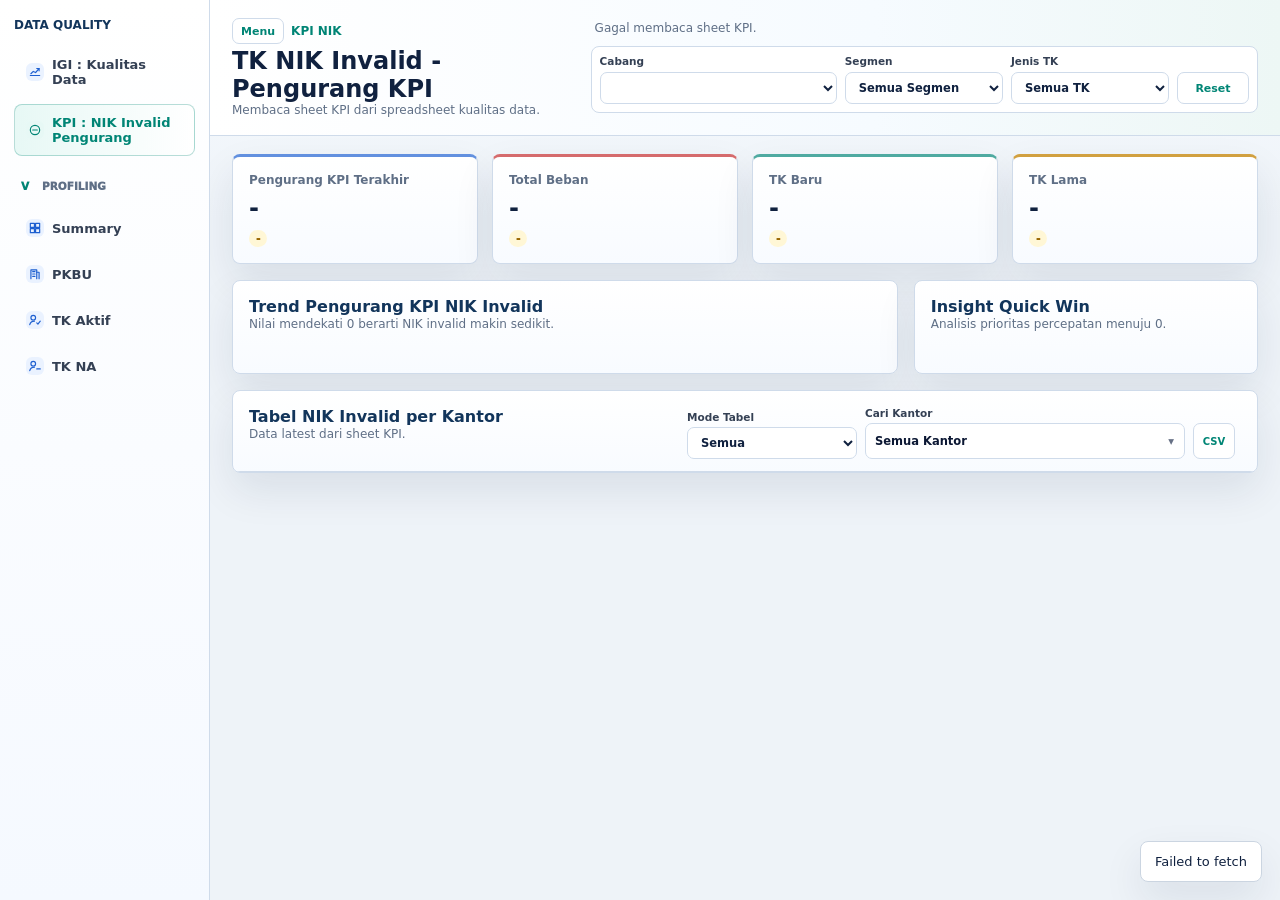
==== kpi-nik.html @ cfa0ea92 "Add files via upload" ====
<!doctype html>
<html lang="id">
  <head>
    <meta charset="utf-8" />
    <meta name="viewport" content="width=device-width, initial-scale=1" />
    <title>TK NIK Invalid Pengurang KPI</title>
    <link rel="stylesheet" href="pkbu.css" />
  </head>
  <body class="kpi-nik-page">
    <aside class="sidebar" aria-label="Menu utama">
      <div class="sidebar-title">Data Quality</div>
      <nav>
        <a href="index.html"><span class="nav-icon">▦</span>Summary</a>
        <a href="progress.html"><span class="nav-icon">↗</span>IGI : Kualitas Data</a>
        <a class="active" href="kpi-nik.html"><span class="nav-icon">−</span>KPI : NIK Invalid Pengurang</a>
        <div class="nav-group">Profiling</div>
        <a href="pkbu.html"><span class="nav-icon">◈</span>PKBU</a>
        <a href="tk.html"><span class="nav-icon">●</span>TK Aktif</a>
        <a href="tk-na.html"><span class="nav-icon">○</span>TK NA</a>
      </nav>
    </aside>

    <header class="topbar">
      <div>
        <p class="eyebrow">KPI NIK</p>
        <h1>TK NIK Invalid - Pengurang KPI</h1>
        <p id="nikSourceNote" class="source-note">Membaca sheet KPI dari spreadsheet kualitas data.</p>
      </div>
      <div class="upload-box summary-actions">
        <div id="nikMeta" class="upload-meta">Menunggu data KPI.</div>
        <section class="toolbar progress-filterbar" aria-label="Filter KPI NIK">
          <label>
            Cabang
            <select id="nikOfficeFilter"></select>
          </label>
          <label>
            Segmen
            <select id="nikSegmentFilter">
              <option value="ALL">Semua Segmen</option>
              <option value="PU">PU</option>
              <option value="BPU">BPU</option>
            </select>
          </label>
          <label>
            Jenis TK
            <select id="nikTkTypeFilter">
              <option value="ALL">Semua TK</option>
              <option value="NEW">TK Baru</option>
              <option value="OLD">TK Lama</option>
            </select>
          </label>
          <button id="resetNikFilters" type="button">Reset</button>
        </section>
      </div>
    </header>

    <main class="layout progress-layout">
      <section class="kpis">
        <article>
          <span>Pengurang KPI Terakhir</span>
          <strong id="nikLatestValue">-</strong>
          <small id="nikLatestValueProgress" class="kpi-progress neutral">-</small>
        </article>
        <article>
          <span>Total Beban</span>
          <strong id="nikLatestInvalid">-</strong>
          <small id="nikLatestInvalidProgress" class="kpi-progress neutral">-</small>
        </article>
        <article>
          <span>TK Baru</span>
          <strong id="nikNewInvalid">-</strong>
          <small id="nikNewInvalidProgress" class="kpi-progress neutral">-</small>
        </article>
        <article>
          <span>TK Lama</span>
          <strong id="nikOldInvalid">-</strong>
          <small id="nikOldInvalidProgress" class="kpi-progress neutral">-</small>
        </article>
      </section>

      <section class="progress-grid">
        <article class="panel trend-panel">
          <div class="panel-head trend-head">
            <div>
              <h2>Trend Pengurang KPI NIK Invalid</h2>
              <p id="nikTrendSubtitle">Nilai mendekati 0 berarti NIK invalid makin sedikit.</p>
            </div>
          </div>
          <div id="nikTrendPanel" class="trend-cards"></div>
          <div id="nikTrendResume" class="trend-resume"></div>
        </article>

        <article class="panel igi-panel">
          <div class="panel-head">
            <div>
              <h2>Insight Quick Win</h2>
              <p id="nikInsightSubtitle">Analisis prioritas percepatan menuju 0.</p>
            </div>
          </div>
          <div id="nikInsightPanel" class="parameter-resume"></div>
        </article>
      </section>

      <article class="panel">
        <div class="panel-head">
          <div>
            <h2>Tabel NIK Invalid per Kantor</h2>
            <p id="nikTableSubtitle">Data latest dari sheet KPI.</p>
          </div>
          <div class="table-panel-actions">
            <label>
              Mode Tabel
              <select id="nikOfficeModeFilter">
                <option value="ALL">Semua</option>
                <option value="MAIN">Cabang Induk</option>
                <option value="KCP">KCP</option>
              </select>
            </label>
            <label>
              Cari Kantor
              <div id="nikOfficeChecklist" class="check-dropdown">
                <button id="nikOfficeChecklistButton" class="check-dropdown-button" type="button">Semua Kantor</button>
                <div id="nikOfficeChecklistMenu" class="check-dropdown-menu" hidden></div>
              </div>
            </label>
            <button id="downloadNikCsv" class="icon-button" type="button" title="Download CSV" aria-label="Download CSV">CSV</button>
          </div>
        </div>
        <div class="table-wrap progress-table-wrap">
          <table>
            <thead id="nikTableHead"></thead>
            <tbody id="nikTableBody"></tbody>
          </table>
        </div>
      </article>
    </main>

    <div id="toast" class="toast" hidden></div>
    <script src="sidebar.js"></script>
    <script src="kpi-nik.js"></script>
  </body>
</html>
---- pkbu.css ----
:root {
  color-scheme: light;
  --bg: #eef3f8;
  --surface: #ffffff;
  --surface-soft: #f8fbff;
  --line: #cfdbea;
  --text: #10213f;
  --muted: #5f6f86;
  --navy: #12355b;
  --accent: #008575;
  --accent-2: #1d5fd0;
  --warn: #c48200;
  --danger: #c62828;
  --teal-soft: #e7f8f5;
  --blue-soft: #eaf2ff;
  --amber-soft: #fff6db;
  --red-soft: #ffebeb;
  --shadow: 0 18px 42px rgba(16, 33, 63, 0.09);
}

* {
  box-sizing: border-box;
}

[hidden] {
  display: none !important;
}

body {
  margin: 0;
  min-height: 100vh;
  background:
    linear-gradient(180deg, #f7fbff 0, var(--bg) 220px),
    var(--bg);
  color: var(--text);
  font-family: Inter, ui-sans-serif, system-ui, -apple-system, BlinkMacSystemFont, "Segoe UI", sans-serif;
}

.sidebar {
  position: fixed;
  inset: 0 auto 0 0;
  z-index: 10;
  width: 210px;
  padding: 18px 14px;
  border-right: 1px solid var(--line);
  background: linear-gradient(180deg, #ffffff 0, #f5f9ff 100%);
}

.sidebar-title {
  margin-bottom: 14px;
  color: var(--navy);
  font-size: 12px;
  font-weight: 900;
  letter-spacing: 0;
  text-transform: uppercase;
}

.sidebar nav {
  display: grid;
  gap: 6px;
}

.sidebar a {
  display: flex;
  align-items: center;
  gap: 8px;
  padding: 10px 11px;
  border: 1px solid transparent;
  border-radius: 8px;
  color: #344054;
  font-size: 13px;
  font-weight: 800;
  text-decoration: none;
}

.nav-icon {
  display: inline-flex;
  align-items: center;
  justify-content: center;
  flex: 0 0 18px;
  width: 18px;
  height: 18px;
  border-radius: 6px;
  background: var(--blue-soft);
  color: var(--accent-2);
  font-size: 11px;
  font-weight: 950;
}

.nav-icon svg {
  width: 14px;
  height: 14px;
  fill: none;
  stroke: currentColor;
  stroke-linecap: round;
  stroke-linejoin: round;
  stroke-width: 2;
}

.sidebar a.active .nav-icon,
.sidebar a:hover .nav-icon {
  background: var(--teal-soft);
  color: var(--accent);
}

.nav-group {
  margin: 10px 6px 2px;
  color: var(--muted);
  font-size: 10.5px;
  font-weight: 950;
  letter-spacing: 0;
  text-transform: uppercase;
}

.nav-group-toggle {
  display: flex;
  align-items: center;
  justify-content: flex-start;
  gap: 7px;
  width: 100%;
  min-width: 0;
  min-height: 28px;
  margin: 10px 0 2px;
  padding: 4px 7px;
  border: 0;
  border-radius: 7px;
  background: transparent;
  color: var(--muted);
  font-size: 10.5px;
  font-weight: 950;
  text-align: left;
  text-transform: uppercase;
}

.nav-group-toggle:hover {
  background: var(--blue-soft);
}

.nav-group-toggle span {
  display: inline-block;
  width: 14px;
  color: var(--accent);
  transition: transform 0.16s ease;
}

.nav-group-toggle.collapsed span {
  transform: rotate(-90deg);
}

.sidebar a:hover,
.sidebar a.active {
  border-color: rgba(0, 133, 117, 0.28);
  background: linear-gradient(90deg, var(--teal-soft), #ffffff);
  color: var(--accent);
}

.sidebar-toggle {
  width: auto;
  min-width: 46px;
  min-height: 26px;
  margin-right: 7px;
  padding: 0 8px;
  border-radius: 7px;
  background: #ffffff;
  color: var(--accent);
  font-size: 11px;
  line-height: 1;
  vertical-align: middle;
}

.sidebar,
.topbar,
.layout {
  transition: margin-left 0.18s ease, transform 0.18s ease;
}

body.sidebar-hidden .sidebar {
  transform: translateX(-100%);
}

body.sidebar-hidden .topbar,
body.sidebar-hidden .layout {
  margin-left: 0;
}

.topbar {
  display: flex;
  align-items: flex-start;
  justify-content: space-between;
  gap: 18px;
  padding: 18px 22px;
  border-bottom: 1px solid var(--line);
  background: linear-gradient(90deg, #ffffff 0, #f6fbff 62%, #edf7f5 100%);
}

.topbar,
.layout {
  margin-left: 210px;
}

.eyebrow,
h1,
h2,
p {
  margin: 0;
}

.eyebrow {
  display: flex;
  align-items: center;
  color: var(--accent);
  font-size: 12px;
  font-weight: 900;
  letter-spacing: 0;
  text-transform: uppercase;
}

h1 {
  margin-top: 4px;
  font-size: 24px;
  line-height: 1.15;
}

h2 {
  font-size: 16px;
  line-height: 1.25;
}

.source-note,
.panel-head p,
.muted {
  color: var(--muted);
  font-size: 12px;
}

.upload-box {
  display: grid;
  grid-template-columns: minmax(280px, 1fr) auto auto;
  gap: 8px;
  width: min(520px, 100%);
}

.mode-switch {
  grid-column: 1 / -1;
  display: inline-flex;
  align-items: center;
  justify-self: start;
  gap: 8px;
  min-height: 28px;
  color: #344054;
  font-size: 12px;
  font-weight: 900;
}

.mode-switch input {
  appearance: none;
  width: 34px;
  height: 18px;
  border: 1px solid #cbd5e1;
  border-radius: 999px;
  background: #e8eef5;
  cursor: pointer;
  transition: background 0.18s ease, border-color 0.18s ease;
}

.mode-switch input::before {
  display: block;
  width: 14px;
  height: 14px;
  margin: 1px;
  border-radius: 999px;
  background: #ffffff;
  box-shadow: 0 1px 2px rgba(15, 23, 42, 0.2);
  content: "";
  transition: transform 0.18s ease;
}

.mode-switch input:checked {
  border-color: var(--accent);
  background: var(--accent);
}

.mode-switch input:checked::before {
  transform: translateX(16px);
}

.upload-meta {
  grid-column: 1 / -1;
  min-height: 20px;
  padding: 2px 4px 0;
  color: var(--muted);
  font-size: 12px;
  line-height: 1.35;
}

.summary-actions {
  grid-template-columns: 1fr;
}

.icon-button {
  min-width: 42px;
  width: 42px;
  padding: 5px 6px;
  font-size: 10px;
  letter-spacing: 0;
}

.icon-button.danger {
  color: var(--danger);
}

.icon-button.danger:hover {
  border-color: rgba(180, 35, 24, 0.45);
  background: #fff5f5;
}

.layout {
  display: grid;
  gap: 16px;
  padding: 18px 22px 24px;
}

.toolbar {
  display: flex;
  align-items: end;
  gap: 10px;
  padding: 14px;
  border: 1px solid var(--line);
  border-radius: 8px;
  background: var(--surface);
  box-shadow: var(--shadow);
}

.toolbar label {
  flex: 1 1 0;
}

.toolbar button {
  flex: 0 0 92px;
}

.progress-filterbar {
  width: 100%;
  padding: 8px;
  gap: 8px;
  box-shadow: none;
}

.progress-filterbar label {
  flex: 1 1 180px;
  font-size: 10.5px;
}

.progress-filterbar button {
  flex: 0 0 64px;
  min-height: 32px;
  font-size: 11px;
}

.progress-filterbar select {
  min-height: 32px;
  font-size: 11.5px;
}

.kpi-nik-page .summary-actions {
  width: min(820px, 100%);
}

.kpi-nik-page .progress-filterbar {
  display: grid;
  grid-template-columns: minmax(220px, 1.2fr) minmax(150px, 0.8fr) minmax(150px, 0.8fr) 72px;
  align-items: end;
}

.kpi-nik-page .progress-filterbar label,
.kpi-nik-page .progress-filterbar button {
  min-width: 0;
}

.kpi-nik-page .progress-filterbar button {
  width: 100%;
}

.table-panel-actions {
  display: grid;
  grid-template-columns: minmax(150px, 170px) minmax(220px, 320px) 48px;
  align-items: end;
  gap: 8px;
}

.table-panel-actions label {
  gap: 4px;
  font-size: 10.5px;
}

.table-panel-actions select,
.table-panel-actions input {
  min-height: 32px;
  font-size: 11.5px;
}

.check-dropdown {
  position: relative;
  min-width: 0;
}

.check-dropdown-button {
  position: relative;
  justify-content: flex-start;
  width: 100%;
  min-width: 0;
  min-height: 32px;
  overflow: hidden;
  padding-right: 26px;
  color: #0b1733;
  font-size: 11.5px;
  text-overflow: ellipsis;
  white-space: nowrap;
}

.check-dropdown-button::after {
  position: absolute;
  top: 50%;
  right: 10px;
  transform: translateY(-50%);
  content: "▾";
  color: #667085;
}

.check-dropdown-menu {
  position: absolute;
  z-index: 20;
  top: calc(100% + 4px);
  right: 0;
  width: min(320px, 80vw);
  max-height: 260px;
  overflow: auto;
  padding: 6px;
  border: 1px solid #cbd5e1;
  border-radius: 8px;
  background: #ffffff;
  box-shadow: 0 16px 34px rgba(15, 23, 42, 0.16);
}

.check-option {
  display: grid;
  grid-template-columns: 16px minmax(0, 1fr);
  align-items: center;
  gap: 7px;
  min-height: 28px;
  padding: 5px 7px;
  border-radius: 6px;
  color: #344054;
  font-size: 11.5px;
  font-weight: 800;
}

.check-option:hover {
  background: var(--teal-soft);
}

.check-option input {
  width: 13px;
  height: 13px;
}

.check-option span {
  overflow: hidden;
  text-overflow: ellipsis;
  white-space: nowrap;
}

label {
  display: grid;
  gap: 5px;
  min-width: 0;
  color: #344054;
  font-size: 11.5px;
  font-weight: 800;
}

select,
input[type="file"],
input[type="search"],
button {
  width: 100%;
  min-height: 36px;
  border: 1px solid var(--line);
  border-radius: 7px;
  background: #ffffff;
  color: var(--text);
  font: inherit;
  font-size: 12px;
  padding: 6px 9px;
}

button {
  display: inline-flex;
  align-items: center;
  justify-content: center;
  width: auto;
  min-width: 92px;
  color: var(--accent);
  cursor: pointer;
  font-weight: 900;
}

button:hover {
  border-color: rgba(0, 133, 117, 0.5);
  background: var(--teal-soft);
}

.button-link {
  display: inline-flex;
  align-items: center;
  justify-content: center;
  min-height: 36px;
  padding: 6px 9px;
  border: 1px solid #cbd5e1;
  border-radius: 7px;
  background: #ffffff;
  color: var(--accent);
  font-size: 12px;
  font-weight: 900;
  text-decoration: none;
}

.button-link:hover {
  border-color: rgba(0, 133, 117, 0.5);
  background: #f0fdfa;
}

.kpis {
  display: grid;
  grid-template-columns: repeat(4, minmax(0, 1fr));
  gap: 14px;
}

.kpis article,
.panel {
  border: 1px solid var(--line);
  border-radius: 8px;
  background: var(--surface);
  box-shadow: var(--shadow);
}

.kpis article {
  display: grid;
  gap: 8px;
  min-width: 0;
  padding: 16px;
  border-top: 3px solid rgba(29, 95, 208, 0.68);
  background: linear-gradient(180deg, #ffffff 0, var(--surface-soft) 100%);
}

.kpis article:nth-child(2) {
  border-top-color: rgba(198, 40, 40, 0.68);
}

.kpis article:nth-child(3) {
  border-top-color: rgba(0, 133, 117, 0.68);
}

.kpis article:nth-child(4) {
  border-top-color: rgba(196, 130, 0, 0.75);
}

.kpis span {
  color: var(--muted);
  font-size: 12px;
  font-weight: 800;
}

.kpis strong {
  overflow: hidden;
  font-size: 24px;
  line-height: 1.1;
  text-overflow: ellipsis;
  white-space: nowrap;
}

.kpi-progress {
  display: inline-flex;
  align-items: center;
  justify-content: flex-start;
  width: fit-content;
  max-width: 100%;
  padding: 3px 7px;
  border-radius: 999px;
  font-size: 10.5px;
  font-weight: 950;
  line-height: 1.1;
  white-space: nowrap;
}

.kpi-progress.good {
  background: #ecfdf3;
  color: var(--accent);
}

.kpi-progress.bad {
  background: #fff1f1;
  color: var(--danger);
}

.kpi-progress.neutral {
  background: #fff7d6;
  color: #9a6700;
}

.good-text {
  color: var(--accent) !important;
}

.bad-text {
  color: var(--danger) !important;
}

.tag {
  display: inline-flex;
  align-items: center;
  justify-content: center;
  min-width: 34px;
  padding: 3px 7px;
  border-radius: 999px;
  background: #f1f5f9;
  color: var(--muted);
  font-size: 10.5px;
  font-weight: 950;
}

.tag.good {
  background: var(--teal-soft);
  color: var(--accent);
}

.tag.bad {
  background: var(--red-soft);
  color: var(--danger);
}

.tag.neutral {
  background: var(--amber-soft);
  color: var(--warn);
}

.grid {
  display: grid;
  grid-template-columns: repeat(auto-fit, minmax(360px, 1fr));
  gap: 16px;
}

.detail-grid {
  display: grid;
  grid-template-columns: minmax(360px, 0.85fr) minmax(520px, 1.15fr);
  align-items: start;
  gap: 16px;
}

.panel {
  min-width: 0;
  overflow: hidden;
  background: linear-gradient(180deg, #ffffff 0, var(--surface-soft) 100%);
}

.panel-head {
  display: flex;
  align-items: flex-start;
  justify-content: space-between;
  gap: 14px;
  padding: 16px 16px 0;
}

.panel-head h2 {
  color: var(--navy);
}

.panel-head input[type="search"] {
  flex: 0 1 340px;
  max-width: 340px;
}

.panel-head select {
  flex: 0 1 240px;
  max-width: 260px;
  margin-left: auto;
}

.panel-head button + select,
.panel-head select + input[type="search"] {
  margin-left: 0;
}

.panel-head button {
  flex: 0 0 auto;
  min-width: 116px;
  min-height: 36px;
}

.panel-head .icon-button {
  flex: 0 0 42px;
  width: 42px;
  min-width: 42px;
  min-height: 36px;
  padding: 0;
  font-size: 10px;
  font-weight: 900;
}

.preview-panel .panel-head {
  display: grid;
  grid-template-columns: auto minmax(170px, 220px) minmax(190px, 1fr);
  align-items: end;
}

.preview-panel .panel-head > div {
  grid-column: 1 / -1;
}

.preview-panel .panel-head select,
.preview-panel .panel-head input[type="search"] {
  width: 100%;
  max-width: none;
  margin-left: 0;
}

.preview-panel .panel-head button {
  width: auto;
}

.bars,
.insights {
  display: grid;
  gap: 10px;
  padding: 14px 16px 16px;
}

.insight-grid {
  grid-template-columns: repeat(2, minmax(0, 1fr));
}

.bar-row {
  display: grid;
  gap: 5px;
}

.bar-meta {
  display: grid;
  grid-template-columns: minmax(0, 1fr) auto auto;
  gap: 10px;
  align-items: baseline;
  color: #344054;
  font-size: 12px;
  font-weight: 800;
}

.bar-meta span:first-child {
  overflow: hidden;
  text-overflow: ellipsis;
  white-space: nowrap;
}

.bar-meta em {
  color: var(--muted);
  font-style: normal;
  font-weight: 700;
}

.bar-track {
  height: 9px;
  overflow: hidden;
  border-radius: 999px;
  background: #dce8f4;
}

.bar-track i {
  display: block;
  width: var(--bar);
  height: 100%;
  border-radius: inherit;
  background: linear-gradient(90deg, var(--accent), var(--accent-2));
}

.bar-details {
  display: grid;
  grid-template-columns: repeat(2, minmax(0, 1fr));
  gap: 6px 10px;
  margin-top: 5px;
  padding: 9px 10px;
  border: 1px solid #dbe6f3;
  border-radius: 7px;
  background: linear-gradient(180deg, #ffffff 0, var(--blue-soft) 100%);
}

.bar-details span,
.bar-details small {
  display: flex;
  align-items: baseline;
  justify-content: space-between;
  gap: 10px;
  min-width: 0;
  color: #475467;
  font-size: 12px;
}

.bar-details b {
  overflow: hidden;
  color: #172033;
  font-weight: 800;
  text-overflow: ellipsis;
  white-space: nowrap;
}

.bar-details em,
.bar-details small {
  color: var(--accent);
  font-style: normal;
  font-weight: 900;
  white-space: nowrap;
}

.bar-details small {
  justify-content: flex-start;
  grid-column: 1 / -1;
}

.insight-item {
  display: grid;
  align-content: start;
  gap: 8px;
  min-height: 118px;
  padding: 14px;
  border: 1px solid #dbe6f3;
  border-radius: 8px;
  background: linear-gradient(180deg, #ffffff 0, #f7fbff 100%);
}

.insight-item strong {
  color: #101828;
  font-size: 13.5px;
  line-height: 1.25;
}

.insight-item span {
  color: var(--muted);
  font-size: 12px;
  line-height: 1.5;
}

.insight-item span i {
  display: block;
  position: relative;
  margin-top: 3px;
  padding-left: 14px;
  font-style: normal;
}

.insight-item span i:first-child {
  margin-top: 0;
}

.insight-item span i::before {
  content: "";
  position: absolute;
  left: 0;
  top: 0.7em;
  width: 4px;
  height: 4px;
  border-radius: 50%;
  background: var(--accent);
}

.table-wrap {
  max-height: 430px;
  overflow: auto;
  margin-top: 12px;
  border-top: 1px solid var(--line);
}

.bars .table-wrap {
  margin-top: 0;
  border: 1px solid #e3e9f2;
  border-radius: 8px;
}

table {
  width: 100%;
  border-collapse: collapse;
  font-size: 12px;
}

th,
td {
  max-width: 280px;
  padding: 9px 11px;
  border-bottom: 1px solid #e5edf6;
  overflow: hidden;
  text-align: left;
  text-overflow: ellipsis;
  white-space: nowrap;
}

th {
  position: sticky;
  top: 0;
  z-index: 1;
  background: linear-gradient(180deg, #f5f9ff 0, #eaf2ff 100%);
  color: var(--navy);
  font-size: 11px;
  text-transform: uppercase;
}

.num {
  text-align: right;
}

.pivot-wrap {
  max-height: 560px;
}

.pivot-table {
  min-width: 980px;
}

.pivot-table th:first-child,
.pivot-table td:first-child {
  position: sticky;
  left: 0;
  z-index: 2;
  background: #ffffff;
}

.pivot-table th:first-child {
  z-index: 3;
  background: linear-gradient(180deg, #f5f9ff 0, #eaf2ff 100%);
}

.summary-sections,
.summary-layout {
  display: grid;
  gap: 16px;
}

.summary-section .summary-grid {
  display: grid;
  grid-template-columns: minmax(320px, 0.9fr) minmax(420px, 1.1fr);
  gap: 16px;
  padding: 14px 16px 16px;
}

.summary-grid section {
  min-width: 0;
}

.summary-grid h3 {
  margin: 0 0 10px;
  color: #172033;
  font-size: 13px;
  line-height: 1.25;
}

.summary-grid .summary-subtitle {
  margin-top: 14px;
}

.summary-insight {
  grid-column: 1 / -1;
  padding: 14px;
  border: 1px solid #e3e9f2;
  border-radius: 8px;
  background: #fbfdff;
}

.summary-insight span i {
  display: block;
  position: relative;
  margin-top: 5px;
  padding-left: 14px;
  color: var(--muted);
  font-size: 12px;
  font-style: normal;
  line-height: 1.45;
}

.summary-insight span i:first-child {
  margin-top: 0;
}

.summary-insight span i::before {
  content: "";
  position: absolute;
  left: 0;
  top: 0.68em;
  width: 4px;
  height: 4px;
  border-radius: 50%;
  background: var(--accent);
}

.summary-empty {
  padding: 16px;
  color: var(--muted);
  font-size: 13px;
}

.progress-layout {
  align-content: start;
}

.progress-grid {
  display: grid;
  grid-template-columns: minmax(560px, 1.45fr) minmax(330px, 0.75fr);
  gap: 16px;
}

.progress-cards {
  display: grid;
  grid-template-columns: repeat(2, minmax(0, 1fr));
  gap: 10px;
  padding: 14px 16px 16px;
}

.igi-panel .progress-cards {
  grid-template-columns: 1fr;
  gap: 7px;
  padding: 10px 12px 12px;
}

.igi-panel .progress-card {
  padding: 9px 10px;
}

.igi-panel .progress-card dl {
  grid-template-columns: repeat(4, minmax(0, 1fr));
  column-gap: 10px;
  row-gap: 5px;
}

.igi-panel .progress-card-title {
  margin-bottom: 6px;
}

.igi-panel .progress-card strong {
  font-size: 12px;
}

.igi-panel .delta {
  padding: 2px 6px;
  font-size: 10px;
}

.igi-panel .delta small {
  display: inline;
  margin-left: 3px;
  font-size: 9px;
}

.igi-panel .achievement {
  margin-bottom: 6px;
}

.igi-panel .achievement-head {
  margin-bottom: 3px;
}

.igi-panel .achievement i {
  height: 7px;
}

.igi-panel .progress-card dl div {
  display: grid;
  gap: 1px;
}

.igi-panel .progress-card dt {
  font-size: 9.5px;
}

.igi-panel .progress-card dd {
  font-size: 11px;
}

.progress-card {
  min-width: 0;
  padding: 12px;
  border: 1px solid #e3e9f2;
  border-radius: 8px;
  background: #fbfdff;
}

.progress-card.total-score-card {
  border-color: #b8d4ff;
  background: linear-gradient(180deg, #f8fbff 0%, #ffffff 100%);
  box-shadow: inset 4px 0 0 #2563eb;
}

.progress-card.total-score-card .achievement em {
  background: linear-gradient(90deg, #2563eb, #0f766e);
}

.total-score-hero {
  display: grid;
  grid-template-columns: minmax(0, 1.25fr) repeat(2, minmax(0, 0.85fr));
  gap: 7px;
  margin-bottom: 8px;
}

.total-score-hero .score-main,
.total-score-hero .score-side {
  min-width: 0;
  padding: 8px 9px;
  border-radius: 8px;
}

.total-score-hero .score-main {
  background: var(--score-bg, #eef6ff);
}

.total-score-hero .score-main span,
.total-score-hero .score-main small,
.total-score-hero .score-main strong {
  color: var(--score-color, #172033);
}

.total-score-hero span,
.total-score-hero small {
  display: block;
  font-size: 9.5px;
  font-weight: 900;
  line-height: 1.15;
}

.total-score-hero strong {
  display: block;
  margin-top: 3px;
  font-size: 21px;
  line-height: 1;
}

.total-score-hero small {
  margin-top: 3px;
  opacity: 0.78;
}

.total-score-hero .score-side {
  border: 1px solid #e3e9f2;
  background: #fbfdff;
}

.total-score-hero .score-side span {
  color: var(--muted);
}

.total-score-hero .score-side.burden strong {
  color: #b42318;
}

.total-score-hero .score-side.movement.good {
  background: #ecfdf3;
}

.total-score-hero .score-side.movement.good span,
.total-score-hero .score-side.movement.good strong {
  color: var(--accent);
}

.total-score-hero .score-side.movement.bad {
  background: #fff1f1;
}

.total-score-hero .score-side.movement.bad span,
.total-score-hero .score-side.movement.bad strong {
  color: var(--danger);
}

.total-score-hero .score-side.movement.neutral {
  background: #f1f5f9;
}

.total-score-hero .score-side.movement.neutral span,
.total-score-hero .score-side.movement.neutral strong {
  color: var(--muted);
}

.igi-panel .total-score-hero {
  grid-template-columns: minmax(0, 1.15fr) repeat(2, minmax(0, 0.8fr));
  gap: 6px;
}

.igi-panel .total-score-hero .score-main,
.igi-panel .total-score-hero .score-side {
  padding: 7px 8px;
}

.igi-panel .total-score-hero strong {
  font-size: 18px;
}

.progress-card.wide {
  grid-column: 1 / -1;
}

.progress-card strong {
  display: block;
  color: #172033;
  font-size: 13px;
  line-height: 1.25;
}

.progress-card-title {
  display: flex;
  align-items: flex-start;
  justify-content: space-between;
  gap: 10px;
  margin-bottom: 10px;
}

.delta {
  flex: 0 0 auto;
  padding: 3px 6px;
  border-radius: 999px;
  background: #eef6ff;
  color: #2563eb;
  font-size: 10.5px;
  font-weight: 900;
  line-height: 1.15;
  text-align: right;
}

.delta small {
  display: block;
  margin-top: 1px;
  font-size: 9px;
  font-weight: 800;
}

.delta.good {
  background: #ecfdf3;
  color: var(--accent);
}

.delta.bad {
  background: #fff1f1;
  color: var(--danger);
}

.delta.neutral {
  background: #f1f5f9;
  color: var(--muted);
}

.achievement {
  margin-bottom: 10px;
}

.achievement-head {
  display: flex;
  justify-content: space-between;
  gap: 10px;
  margin-bottom: 5px;
}

.achievement-head span {
  color: var(--muted);
  font-size: 10.5px;
  font-weight: 900;
}

.achievement-head b {
  color: #172033;
  font-size: 12px;
  font-weight: 900;
}

.achievement i {
  display: block;
  height: 9px;
  border-radius: 999px;
  background: #e6edf5;
  overflow: hidden;
}

.achievement em {
  display: block;
  height: 100%;
  border-radius: inherit;
  background: linear-gradient(90deg, var(--accent), #2563eb);
}

.progress-card dl {
  display: grid;
  gap: 7px;
  margin: 0;
}

.progress-card dl div {
  display: flex;
  align-items: baseline;
  justify-content: space-between;
  gap: 10px;
}

.progress-card dt {
  color: var(--muted);
  font-size: 11px;
  font-weight: 800;
}

.progress-card dd {
  margin: 0;
  color: #172033;
  font-size: 12px;
  font-weight: 900;
}

.progress-card dd.good {
  color: var(--accent);
}

.progress-card dd.bad {
  color: var(--danger);
}

.progress-card dl .burden-cell {
  padding: 5px 7px;
  border-radius: 7px;
  background: #fff1f1;
}

.progress-card dl .start-cell,
.progress-card dl .realization-cell,
.progress-card dl .score-cell {
  padding: 5px 7px;
  border-radius: 7px;
}

.progress-card dl .start-cell {
  background: #eef6ff;
}

.progress-card dl .start-cell dt,
.progress-card dl .start-cell dd {
  color: #2563eb;
}

.progress-card dl .burden-cell dt,
.progress-card dl .burden-cell dd {
  color: var(--danger);
}

.progress-card dl .burden-cell.complete {
  background: #ecfdf3;
}

.progress-card dl .burden-cell.complete dt,
.progress-card dl .burden-cell.complete dd {
  color: var(--accent);
}

.progress-card dl .realization-cell.good {
  background: #ecfdf3;
}

.progress-card dl .realization-cell.good dt,
.progress-card dl .realization-cell.good dd {
  color: var(--accent);
}

.progress-card dl .realization-cell.bad {
  background: #fff1f1;
}

.progress-card dl .realization-cell.bad dt,
.progress-card dl .realization-cell.bad dd {
  color: var(--danger);
}

.progress-card dl .score-cell {
  background: var(--score-bg, #f1f5f9);
}

.progress-card dl .score-cell dt,
.progress-card dl .score-cell dd {
  color: var(--score-color, #172033);
}

.progress-card dl .movement {
  grid-column: 1 / -1;
  align-items: center;
  padding-top: 7px;
  border-top: 1px solid #e8eef6;
}

.igi-panel .progress-card dl .movement {
  display: flex;
  justify-content: space-between;
  gap: 10px;
  padding-top: 5px;
}

.progress-card dl .movement dd {
  padding: 3px 7px;
  border-radius: 999px;
  background: #f1f5f9;
  color: var(--muted);
  font-size: 11px;
}

.igi-panel .progress-card dl .movement dd {
  padding: 2px 6px;
  font-size: 10.5px;
}

.progress-card dl .movement.good dd {
  background: #ecfdf3;
  color: var(--accent);
}

.progress-card dl .movement.bad dd {
  background: #fff1f1;
  color: var(--danger);
}

.progress-list {
  display: grid;
  gap: 7px;
  margin: 0;
  padding-left: 18px;
}

.progress-list li {
  color: #344054;
  font-size: 12px;
}

.progress-list li span {
  display: inline-block;
  max-width: calc(100% - 80px);
  overflow: hidden;
  text-overflow: ellipsis;
  vertical-align: bottom;
  white-space: nowrap;
}

.progress-list li b {
  float: right;
  color: var(--accent);
}

.trend-head {
  align-items: end;
}

.trend-filters {
  display: flex;
  align-items: end;
  gap: 10px;
}

.trend-filters label {
  display: grid;
  gap: 5px;
  color: #172033;
  font-size: 11px;
  font-weight: 900;
}

.trend-filters input {
  width: 150px;
  height: 36px;
  padding: 0 10px;
  border: 1px solid var(--border);
  border-radius: 7px;
  background: #fff;
  color: #172033;
  font: inherit;
  font-size: 12px;
}

.trend-cards {
  display: grid;
  grid-template-columns: repeat(2, minmax(0, 1fr));
  gap: 12px;
  padding: 14px 16px 16px;
}

.trend-card {
  min-width: 0;
  border: 1px solid #dbe6f3;
  border-radius: 8px;
  background: linear-gradient(180deg, #ffffff 0, #f7fbff 100%);
  overflow: hidden;
}

.trend-card.combined {
  grid-column: 1 / -1;
}

.trend-resume {
  padding: 0 16px 12px;
}

.trend-resume-grid {
  display: grid;
  grid-template-columns: repeat(2, minmax(0, 1fr));
  gap: 10px;
  max-width: none;
}

.trend-resume-card {
  min-width: 0;
  overflow: hidden;
  border: 1px solid #dbe6f3;
  border-radius: 8px;
  background: #ffffff;
}

.trend-resume-card h3 {
  margin: 0;
  padding: 6px 9px;
  border-bottom: 1px solid #dbe6f3;
  background: var(--blue-soft);
  color: var(--navy);
  font-size: 11px;
  line-height: 1.25;
}

.trend-resume-card table {
  width: 100%;
  border-collapse: collapse;
  table-layout: fixed;
  font-size: 10.5px;
}

.trend-resume-card th,
.trend-resume-card td {
  padding: 4px 8px;
  border-bottom: 1px solid #eef2f6;
  text-align: left;
  vertical-align: middle;
}

.trend-resume-card th:first-child,
.trend-resume-card td:first-child {
  width: 52px;
}

.trend-resume-card th:last-child,
.trend-resume-card td:last-child {
  width: 58px;
}

.trend-resume-card td {
  color: #344054;
  font-weight: 700;
  line-height: 1.2;
}

.trend-title {
  display: flex;
  align-items: center;
  justify-content: space-between;
  gap: 12px;
  padding: 12px 12px 10px;
  border-bottom: 1px solid #dbe6f3;
  background: #ffffff;
}

.trend-title strong,
.trend-title span {
  display: block;
}

.trend-title strong {
  color: #172033;
  font-size: 13px;
  line-height: 1.25;
}

.trend-title span {
  margin-top: 3px;
  color: var(--muted);
  font-size: 11px;
}

.trend-title b {
  white-space: nowrap;
  color: var(--accent);
  font-size: 14px;
}

.trend-title b.bad {
  color: var(--danger);
}

.trend-chart {
  padding: 10px 12px 0;
}

.trend-main {
  display: grid;
  grid-template-columns: minmax(0, 1fr);
  align-items: stretch;
}

.trend-chart.combined {
  padding-top: 12px;
}

.trend-chart svg {
  display: block;
  width: 100%;
  height: auto;
  min-height: 190px;
}

.trend-chart.combined svg {
  min-height: 240px;
}

.trend-chart text {
  fill: #667085;
  font-size: 10px;
  font-weight: 700;
}

.trend-chart .grid {
  stroke: #cfdae8;
  stroke-width: 1;
}

.trend-chart .grid.muted {
  stroke-dasharray: 5 5;
}

.trend-chart .line {
  fill: none;
  stroke: var(--accent-2);
  stroke-width: 2.4;
  stroke-linecap: round;
  stroke-linejoin: round;
}

.trend-chart.combined .line {
  stroke-width: 2.1;
}

.trend-chart .line-1 {
  stroke: #2563eb;
}

.trend-chart .line-2 {
  stroke: #0f766e;
}

.trend-chart .line-3 {
  stroke: #c2410c;
}

.trend-chart .line-4 {
  stroke: #7c3aed;
}

.trend-chart .dot {
  fill: #0f766e;
  stroke: #ffffff;
  stroke-width: 1.5;
}

.trend-chart .dot-1 {
  fill: #2563eb;
}

.trend-chart .dot-2 {
  fill: #0f766e;
}

.trend-chart .dot-3 {
  fill: #c2410c;
}

.trend-chart .dot-4 {
  fill: #7c3aed;
}

.trend-chart .date-label {
  fill: #344054;
  font-size: 9.5px;
}

.trend-chart .value-label {
  paint-order: stroke;
  stroke: #ffffff;
  stroke-width: 3px;
  stroke-linejoin: round;
  font-size: 8.5px;
  font-weight: 800;
}

.trend-chart .value-label-1 {
  fill: #2563eb;
}

.trend-chart .value-label-2 {
  fill: #0f766e;
}

.trend-chart .value-label-3 {
  fill: #c2410c;
}

.trend-chart .value-label-4 {
  fill: #7c3aed;
}

.trend-chart .growth-label {
  paint-order: stroke;
  stroke: #ffffff;
  stroke-width: 2.5px;
  stroke-linejoin: round;
  font-size: 7.2px;
  font-weight: 700;
}

.trend-chart .growth-label.good {
  fill: #0f766e;
}

.trend-chart .growth-label.bad {
  fill: #b42318;
}

.trend-chart .growth-label.neutral {
  fill: #667085;
}

.quickwin-panel {
  margin: 0 12px 12px;
  padding: 12px;
  border: 1px solid #dbe7f4;
  border-radius: 8px;
  background: #fbfdff;
}

.quickwin-head {
  display: flex;
  align-items: baseline;
  justify-content: space-between;
  gap: 12px;
  margin-bottom: 6px;
}

.quickwin-head h3 {
  margin: 0;
  color: #172033;
  font-size: 13px;
  line-height: 1.25;
}

.quickwin-head span {
  color: var(--accent);
  font-size: 11px;
  font-weight: 900;
  text-align: right;
}

.quickwin-panel p {
  margin: 0 0 8px;
  color: var(--muted);
  font-size: 11.5px;
  line-height: 1.4;
}

.quickwin-priority {
  display: grid;
  gap: 3px;
  margin-bottom: 8px;
  padding: 9px 10px;
  border: 1px solid #f59e0b;
  border-left: 5px solid #ea580c;
  border-radius: 7px;
  background: #fff7ed;
  box-shadow: inset 0 0 0 1px rgba(251, 146, 60, 0.18);
}

.quickwin-priority b {
  color: #9a3412;
  font-size: 11.5px;
  text-transform: uppercase;
}

.quickwin-priority span {
  color: #7c2d12;
  font-size: 12px;
  font-weight: 900;
  line-height: 1.35;
}

.quickwin-list {
  display: grid;
  gap: 7px;
  margin: 0;
  padding-left: 18px;
}

.quickwin-list li {
  color: #344054;
  font-size: 11.5px;
  line-height: 1.35;
}

.quickwin-list b {
  color: #172033;
}

.quickwin-list span {
  display: block;
  margin-top: 2px;
}

.trend-legend {
  display: flex;
  flex-wrap: wrap;
  gap: 8px 14px;
  padding: 0 12px 10px;
}

.trend-legend span {
  display: inline-flex;
  align-items: center;
  gap: 6px;
  color: #344054;
  font-size: 12px;
  font-weight: 900;
}

.trend-legend i {
  width: 10px;
  height: 10px;
  border-radius: 50%;
}

.trend-legend .legend-1 {
  background: #2563eb;
}

.trend-legend .legend-2 {
  background: #0f766e;
}

.trend-legend .legend-3 {
  background: #c2410c;
}

.trend-legend .legend-4 {
  background: #7c3aed;
}

.trend-stats {
  display: grid;
  grid-template-columns: repeat(4, minmax(0, 1fr));
  gap: 8px;
  padding: 10px 12px 12px;
}

.trend-stats span {
  min-width: 0;
  padding: 8px;
  border: 1px solid #e3e9f2;
  border-radius: 7px;
  background: #fff;
  color: #172033;
  font-size: 12px;
  font-weight: 900;
}

.trend-stats b {
  display: block;
  margin-bottom: 3px;
  color: var(--muted);
  font-size: 10px;
  line-height: 1.2;
}

.trend-stats small {
  display: block;
  margin-top: 3px;
  color: var(--muted);
  font-size: 10.5px;
  font-weight: 800;
  line-height: 1.25;
}

.trend-stats small.good {
  color: var(--accent);
}

.trend-stats small.bad {
  color: var(--danger);
}

.progress-table-wrap {
  max-height: 560px;
}

.progress-table-wrap table {
  min-width: 1080px;
}

.progress-table-wrap th.metric-cell-wrap,
.progress-table-wrap td.metric-cell-wrap {
  min-width: 150px;
  border-left: 1px solid #e3e9f2;
}

.sort-button {
  display: inline-flex;
  align-items: center;
  justify-content: space-between;
  gap: 6px;
  width: 100%;
  min-height: 0;
  padding: 0;
  border: 0;
  border-radius: 0;
  background: transparent;
  color: inherit;
  font: inherit;
  font-size: inherit;
  font-weight: inherit;
  text-align: left;
  cursor: pointer;
}

.sort-button span {
  color: #98a2b3;
  font-size: 10px;
}

.sort-button.active span {
  color: var(--accent);
}

.component-sort-row th {
  padding-top: 4px;
  padding-bottom: 6px;
  background: #fbfdff;
}

.component-sort {
  display: grid;
  grid-template-columns: repeat(4, minmax(0, 1fr));
  gap: 3px;
}

.component-sort-button {
  display: inline-flex;
  align-items: center;
  justify-content: center;
  gap: 3px;
  width: 100%;
  min-height: 19px;
  padding: 1px 3px;
  border: 1px solid #d9e2ec;
  border-radius: 999px;
  background: #ffffff;
  color: #475467;
  font-size: 8.5px;
  font-weight: 900;
  cursor: pointer;
}

.component-sort-button span {
  color: #98a2b3;
  font-size: 7.5px;
}

.component-sort-button.active {
  border-color: rgba(15, 118, 110, 0.35);
  background: #ecfdf3;
  color: var(--accent);
}

.component-sort-button.active span {
  color: var(--accent);
}

.component-sort-row th:last-child .component-sort {
  grid-template-columns: repeat(2, minmax(0, 1fr));
}

.metric-tags {
  display: grid;
  grid-template-columns: minmax(34px, 0.75fr) minmax(36px, 0.75fr) minmax(42px, 0.85fr) minmax(34px, 0.7fr);
  gap: 3px;
  align-items: center;
}

.metric-tags.single {
  grid-template-columns: minmax(54px, 1fr);
  justify-items: center;
}

.metric-tags.score-total {
  grid-template-columns: minmax(42px, 0.8fr) minmax(46px, 0.8fr);
}

.metric-tags .tag {
  display: inline-flex;
  align-items: center;
  justify-content: center;
  min-height: 18px;
  padding: 1px 5px;
  border-radius: 999px;
  background: #f1f5f9;
  color: #475467;
  font-size: 9.5px;
  font-weight: 900;
  line-height: 1;
  white-space: nowrap;
}

.metric-tags .tag.plain {
  background: transparent;
  color: #344054;
  justify-content: flex-end;
  padding-left: 0;
  padding-right: 4px;
  font-variant-numeric: tabular-nums;
}

.metric-tags .tag.good {
  background: #ecfdf3;
  color: var(--accent);
}

.metric-tags .tag.bad {
  background: #fff1f1;
  color: var(--danger);
}

.metric-tags .tag.neutral {
  background: #f1f5f9;
  color: var(--muted);
}

.metric-tags .tag.percent {
  background: var(--percent-bg, #eef6ff);
  color: var(--percent-color, #2563eb);
}

.metric-tags .tag.score {
  background: var(--tag-score-bg, #f5f3ff);
  color: var(--tag-score-color, #6d28d9);
}

.parameter-resume {
  display: grid;
  gap: 14px;
  padding: 14px 16px 16px;
}

.resume-group {
  display: grid;
  gap: 10px;
}

.resume-group.simple {
  padding: 12px;
  border: 1px solid #e3e9f2;
  border-radius: 8px;
  background: #fbfdff;
}

.resume-group h3 {
  margin: 0;
  color: #172033;
  font-size: 14px;
}

.resume-paragraph {
  margin: 0;
  color: #344054;
  font-size: 12.5px;
  line-height: 1.55;
}

.resume-paragraph p {
  margin: 0 0 7px;
}

.resume-paragraph p:last-child {
  margin-bottom: 0;
}

.resume-paragraph strong {
  color: #172033;
  font-weight: 950;
}

.resume-prediction {
  margin-top: 8px;
  padding: 9px 10px;
  border: 1px solid #bfdbfe;
  border-left: 5px solid #2563eb;
  border-radius: 7px;
  background: #eff6ff;
}

.resume-prediction strong {
  color: #1d4ed8;
}

.resume-grid {
  display: grid;
  grid-template-columns: repeat(2, minmax(0, 1fr));
  gap: 10px;
}

.resume-card {
  min-width: 0;
  padding: 12px;
  border: 1px solid #e3e9f2;
  border-radius: 8px;
  background: #fbfdff;
}

.resume-card h4 {
  margin: 0 0 9px;
  color: #172033;
  font-size: 13px;
}

.resume-columns {
  display: grid;
  grid-template-columns: repeat(2, minmax(0, 1fr));
  gap: 10px;
}

.resume-label {
  display: inline-flex;
  margin-bottom: 6px;
  padding: 3px 7px;
  border-radius: 999px;
  font-size: 10px;
  text-transform: uppercase;
}

.resume-label.push {
  background: #fff7ed;
  color: #c2410c;
}

.resume-label.carry {
  background: #ecfdf3;
  color: var(--accent);
}

.resume-list {
  display: grid;
  gap: 5px;
  margin: 0;
  padding-left: 18px;
}

.resume-list li {
  color: #344054;
  font-size: 11.5px;
  line-height: 1.3;
}

.resume-list span,
.resume-list small {
  display: block;
}

.resume-list span {
  font-weight: 900;
}

.resume-list small {
  color: var(--muted);
  font-weight: 800;
}

.resume-spirit {
  margin: 10px 0 0;
  padding: 8px 9px;
  border-left: 4px solid #2563eb;
  border-radius: 7px;
  background: #eff6ff;
  color: #172033;
  font-size: 11.5px;
  font-weight: 900;
  line-height: 1.4;
}

.resume-spirit.simple {
  margin-top: 8px;
  font-size: 12px;
}

.summary-table-wrap {
  max-height: none;
  overflow: visible;
  margin-top: 0;
  border: 1px solid #e3e9f2;
  border-radius: 8px;
}

.summary-table-wrap table {
  table-layout: fixed;
  min-width: 0;
  font-size: 11.5px;
}

.summary-table-wrap th,
.summary-table-wrap td {
  padding: 7px 8px;
}

.summary-table-wrap th:first-child,
.summary-table-wrap td:first-child {
  position: static;
  width: 38%;
  white-space: normal;
}

.summary-table-wrap th:nth-child(2),
.summary-table-wrap td:nth-child(2) {
  width: 13%;
}

.summary-table-wrap th:nth-child(3),
.summary-table-wrap td:nth-child(3) {
  width: 12%;
}

.summary-table-wrap th:nth-child(4),
.summary-table-wrap td:nth-child(4) {
  width: 24%;
  white-space: normal;
}

.summary-table-wrap th:nth-child(5),
.summary-table-wrap td:nth-child(5) {
  width: 13%;
}

.primary-quality {
  display: grid;
  gap: 9px;
  margin: 0 16px 16px;
  padding-top: 12px;
  border-top: 1px solid #edf1f5;
}

.primary-quality h3 {
  margin: 0;
  color: #172033;
  font-size: 13px;
  line-height: 1.25;
}

.primary-quality p {
  color: var(--muted);
  font-size: 12px;
}

.primary-status {
  display: flex;
  flex-wrap: wrap;
  gap: 8px;
}

.primary-status span {
  display: inline-flex;
  gap: 8px;
  align-items: center;
  padding: 6px 8px;
  border: 1px solid #e3e9f2;
  border-radius: 7px;
  background: #fbfdff;
  font-size: 11.5px;
}

.primary-status em {
  color: var(--accent);
  font-style: normal;
  font-weight: 900;
}

.primary-table-wrap {
  max-height: 280px;
  margin-top: 0;
  border: 1px solid #e3e9f2;
  border-radius: 8px;
}

.primary-table-wrap table {
  font-size: 11.5px;
}

.primary-table-wrap th,
.primary-table-wrap td {
  padding: 7px 9px;
}

.pembina-panel {
  padding: 14px 16px 16px;
}

.pembina-table-wrap {
  max-height: 440px;
  margin-top: 0;
  border: 1px solid #e3e9f2;
  border-radius: 8px;
}

.pembina-table-wrap table {
  font-size: 12px;
}

.pembina-table-wrap th,
.pembina-table-wrap td {
  padding: 8px 10px;
}

.pembina-table-wrap th:first-child,
.pembina-table-wrap td:first-child {
  white-space: normal;
}

.npp-pivot-panel {
  padding: 14px 16px 16px;
}

.npp-pivot-wrap {
  max-height: 430px;
  margin-top: 0;
  border: 1px solid #e3e9f2;
  border-radius: 8px;
}

.npp-pivot-table {
  min-width: 920px;
  font-size: 11.5px;
}

.npp-pivot-table th,
.npp-pivot-table td {
  padding: 7px 9px;
}

.npp-pivot-table th:first-child,
.npp-pivot-table td:first-child {
  position: sticky;
  left: 0;
  z-index: 2;
  background: #fff;
}

.npp-pivot-table th:first-child {
  z-index: 3;
  background: #f8fafc;
}

.compact-pagination {
  padding: 8px 0 0;
  border-top: 0;
  background: transparent;
}

.compact-pagination button {
  min-width: 86px;
}

.pagination {
  display: flex;
  align-items: center;
  justify-content: flex-end;
  gap: 10px;
  padding: 10px 16px;
  border-top: 1px solid #edf1f5;
  background: #fbfdff;
}

.pagination span {
  color: var(--muted);
  font-size: 12px;
  font-weight: 800;
}

.pagination button {
  min-height: 32px;
  min-width: 96px;
}

.pagination button:disabled,
.panel-head button:disabled {
  opacity: 0.55;
  cursor: not-allowed;
}

.empty {
  color: var(--muted);
  font-size: 13px;
}

.toast {
  position: fixed;
  right: 18px;
  bottom: 18px;
  max-width: 360px;
  padding: 12px 14px;
  border: 1px solid #cbd5e1;
  border-radius: 8px;
  background: #ffffff;
  box-shadow: var(--shadow);
  color: var(--text);
  font-size: 13px;
}

@media (max-width: 1100px) {
  body.sidebar-hidden .sidebar {
    display: none;
    transform: none;
  }

  .sidebar {
    position: static;
    display: flex;
    align-items: center;
    justify-content: space-between;
    width: auto;
    padding: 12px 14px;
    border-right: 0;
    border-bottom: 1px solid var(--line);
  }

  .sidebar nav {
    display: flex;
    gap: 8px;
  }

  .topbar,
  .layout {
    margin-left: 0;
  }

  .topbar,
  .grid {
    grid-template-columns: 1fr;
  }

  .detail-grid {
    grid-template-columns: 1fr;
  }

  .progress-grid {
    grid-template-columns: 1fr;
  }

  .trend-cards {
    grid-template-columns: 1fr;
  }

  .trend-resume-grid {
    grid-template-columns: 1fr;
  }

  .resume-grid {
    grid-template-columns: 1fr;
  }

  .trend-main {
    grid-template-columns: 1fr;
  }

  .topbar {
    display: grid;
  }

  .upload-box {
    width: 100%;
  }

  .toolbar {
    overflow-x: auto;
  }

  .kpis {
    grid-template-columns: repeat(2, minmax(0, 1fr));
  }

  .insight-grid {
    grid-template-columns: repeat(2, minmax(0, 1fr));
  }
}

@media (max-width: 700px) {
  .sidebar {
    align-items: stretch;
    display: grid;
    gap: 10px;
  }

  .sidebar nav {
    display: grid;
    grid-template-columns: repeat(2, minmax(0, 1fr));
  }

  .topbar,
  .layout {
    padding: 14px;
  }

  h1 {
    font-size: 20px;
  }

  .upload-box,
  .kpis {
    grid-template-columns: 1fr;
  }

  .progress-cards {
    grid-template-columns: 1fr;
  }

  .trend-head,
  .trend-filters {
    display: grid;
    align-items: stretch;
  }

  .trend-filters input {
    width: 100%;
  }

  .trend-stats {
    grid-template-columns: repeat(2, minmax(0, 1fr));
  }

  .bar-details {
    grid-template-columns: 1fr;
  }

  .insight-grid {
    grid-template-columns: 1fr;
  }

  .panel-head {
    display: grid;
  }

  .panel-head input[type="search"] {
    max-width: none;
  }

  .panel-head select {
    max-width: none;
    width: 100%;
    margin-left: 0;
  }

  .panel-head button {
    width: 100%;
  }

  .preview-panel .panel-head {
    grid-template-columns: 1fr;
  }

  .pagination {
    align-items: stretch;
    display: grid;
    grid-template-columns: 1fr;
  }
}

@media (max-width: 980px) {
  .summary-section .summary-grid {
    grid-template-columns: 1fr;
  }
}

@media print {
  @page {
    size: A4 landscape;
    margin: 9mm;
  }

  body {
    background: #ffffff;
  }

  .sidebar,
  .summary-actions,
  .upload-box,
  .pagination,
  .panel-head button,
  .toast {
    display: none !important;
  }

  .topbar,
  .layout {
    margin-left: 0;
  }

  .topbar {
    padding: 0 0 8px;
    border-bottom: 1px solid #d8e0ea;
  }

  .layout {
    gap: 8px;
    padding: 8px 0 0;
  }

  .toolbar {
    box-shadow: none;
    break-inside: avoid;
    grid-template-columns: repeat(5, minmax(0, 1fr));
    padding: 8px;
  }

  .toolbar button {
    display: none !important;
  }

  select,
  input[type="search"] {
    border-color: #d8e0ea;
    background: #f8fafc;
    color: #172033;
    opacity: 1;
    -webkit-print-color-adjust: exact;
    print-color-adjust: exact;
  }

  select:disabled,
  input:disabled,
  button:disabled {
    opacity: 1;
  }

  h1 {
    font-size: 20px;
  }

  h2 {
    font-size: 14px;
  }

  .panel,
  .kpis article {
    box-shadow: none;
    break-inside: avoid;
  }

  .summary-section {
    break-before: page;
    page-break-before: always;
    break-inside: avoid;
    page-break-inside: avoid;
  }

  .summary-section:first-child {
    break-before: auto;
    page-break-before: auto;
  }

  .summary-table-wrap {
    overflow: visible;
  }

  .summary-section .panel-head {
    padding: 10px 12px 0;
  }

  .summary-section .summary-grid {
    grid-template-columns: minmax(0, 0.95fr) minmax(0, 1.05fr);
    gap: 10px;
    padding: 10px 12px 12px;
  }

  .summary-grid h3 {
    margin-bottom: 6px;
    font-size: 11.5px;
  }

  .summary-grid .summary-subtitle {
    margin-top: 8px;
  }

  .summary-section .bars {
    gap: 5px;
    padding: 0;
  }

  .summary-section .bar-row {
    gap: 3px;
  }

  .summary-section .bar-meta {
    font-size: 10px;
    gap: 6px;
  }

  .summary-section .bar-track {
    height: 6px;
  }

  .summary-table-wrap table {
    font-size: 9.5px;
  }

  .summary-table-wrap th,
  .summary-table-wrap td {
    padding: 4px 5px;
  }

  .summary-insight {
    padding: 8px;
  }

  .summary-insight span i {
    margin-top: 2px;
    font-size: 10.5px;
    line-height: 1.3;
  }
}
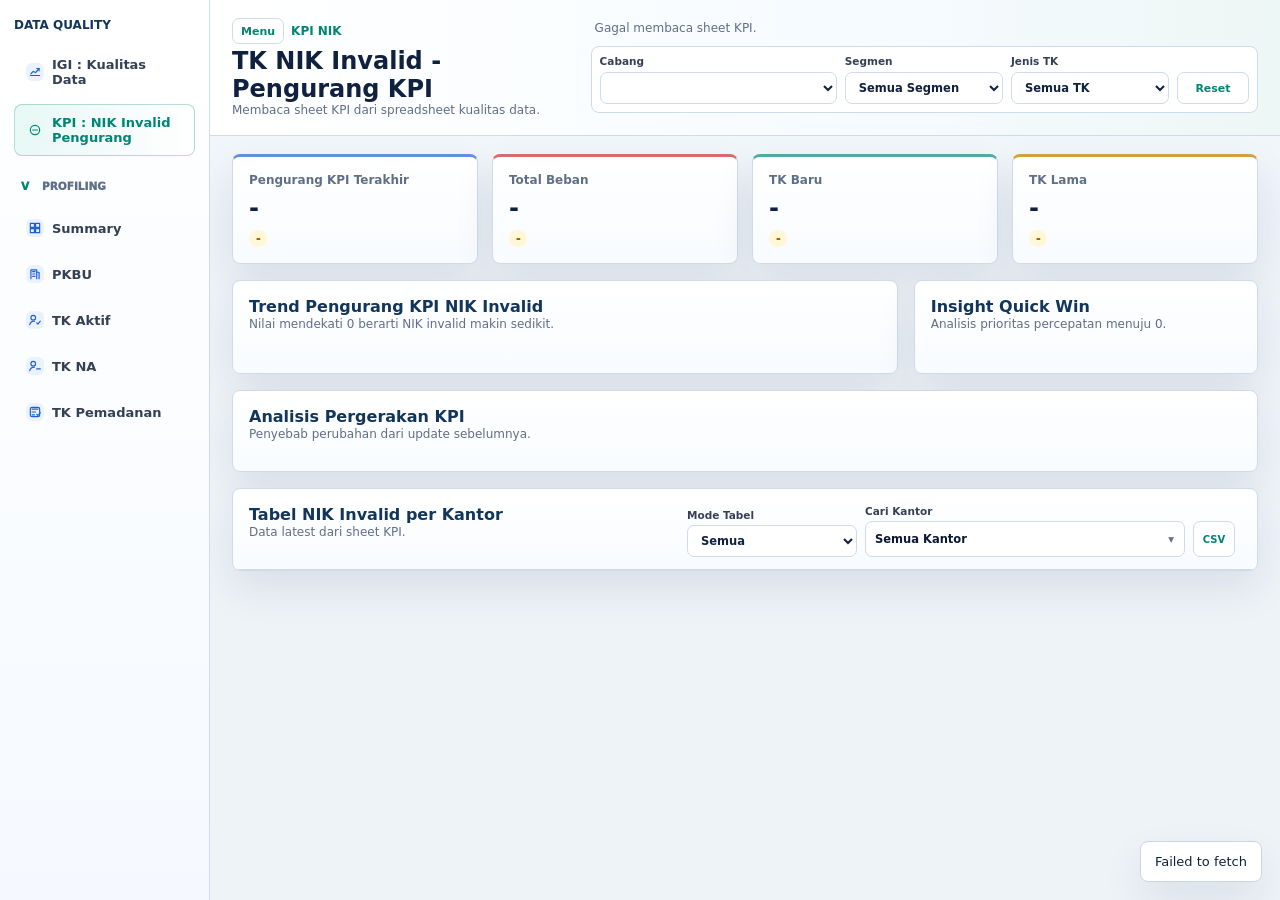
==== commit ef7cd26c: "Add files via upload" ====
--- a/kpi-nik.html
+++ b/kpi-nik.html
@@ -101,6 +101,16 @@
         </article>
       </section>
 
+      <article class="panel movement-panel">
+        <div class="panel-head">
+          <div>
+            <h2>Analisis Pergerakan KPI</h2>
+            <p id="nikMovementSubtitle">Penyebab perubahan dari update sebelumnya.</p>
+          </div>
+        </div>
+        <div id="nikMovementPanel" class="movement-analysis"></div>
+      </article>
+
       <article class="panel">
         <div class="panel-head">
           <div>
--- a/pkbu.css
+++ b/pkbu.css
@@ -532,7 +532,7 @@
 
 .kpis {
   display: grid;
-  grid-template-columns: repeat(4, minmax(0, 1fr));
+  grid-template-columns: repeat(auto-fit, minmax(210px, 1fr));
   gap: 14px;
 }
 
@@ -1897,6 +1897,93 @@
 
 .trend-stats small.bad {
   color: var(--danger);
+}
+
+.movement-analysis {
+  display: grid;
+  gap: 10px;
+  padding: 14px 16px 16px;
+}
+
+.movement-summary {
+  display: grid;
+  grid-template-columns: repeat(4, minmax(0, 1fr));
+  gap: 8px;
+}
+
+.movement-summary div {
+  min-width: 0;
+  padding: 9px 10px;
+  border: 1px solid #dbe6f3;
+  border-radius: 8px;
+  background: #ffffff;
+}
+
+.movement-summary span,
+.movement-summary strong {
+  display: block;
+}
+
+.movement-summary span {
+  color: var(--muted);
+  font-size: 10.5px;
+  font-weight: 900;
+}
+
+.movement-summary strong {
+  margin-top: 3px;
+  color: var(--navy);
+  font-size: 17px;
+  line-height: 1.1;
+}
+
+.movement-cause {
+  padding: 10px 12px;
+  border-left: 4px solid var(--accent-2);
+  border-radius: 8px;
+  background: var(--blue-soft);
+  color: #344054;
+  font-size: 12px;
+  line-height: 1.45;
+}
+
+.movement-grid {
+  display: grid;
+  grid-template-columns: minmax(220px, 0.45fr) minmax(420px, 1fr);
+  gap: 10px;
+}
+
+.movement-grid section {
+  min-width: 0;
+  overflow: hidden;
+  border: 1px solid #dbe6f3;
+  border-radius: 8px;
+  background: #ffffff;
+}
+
+.movement-grid h3 {
+  margin: 0;
+  padding: 8px 10px;
+  border-bottom: 1px solid #dbe6f3;
+  background: var(--surface-soft);
+  color: var(--navy);
+  font-size: 11.5px;
+}
+
+.movement-grid table {
+  table-layout: fixed;
+  font-size: 11px;
+}
+
+.pemadanan-pembina-wrap {
+  max-height: 430px;
+  margin: 12px 16px 16px;
+  border: 1px solid #dbe6f3;
+  border-radius: 8px;
+}
+
+.pemadanan-pembina-wrap table {
+  min-width: 720px;
 }
 
 .progress-table-wrap {
@@ -2461,6 +2548,11 @@
     grid-template-columns: 1fr;
   }
 
+  .movement-summary,
+  .movement-grid {
+    grid-template-columns: 1fr;
+  }
+
   .trend-cards {
     grid-template-columns: 1fr;
   }
